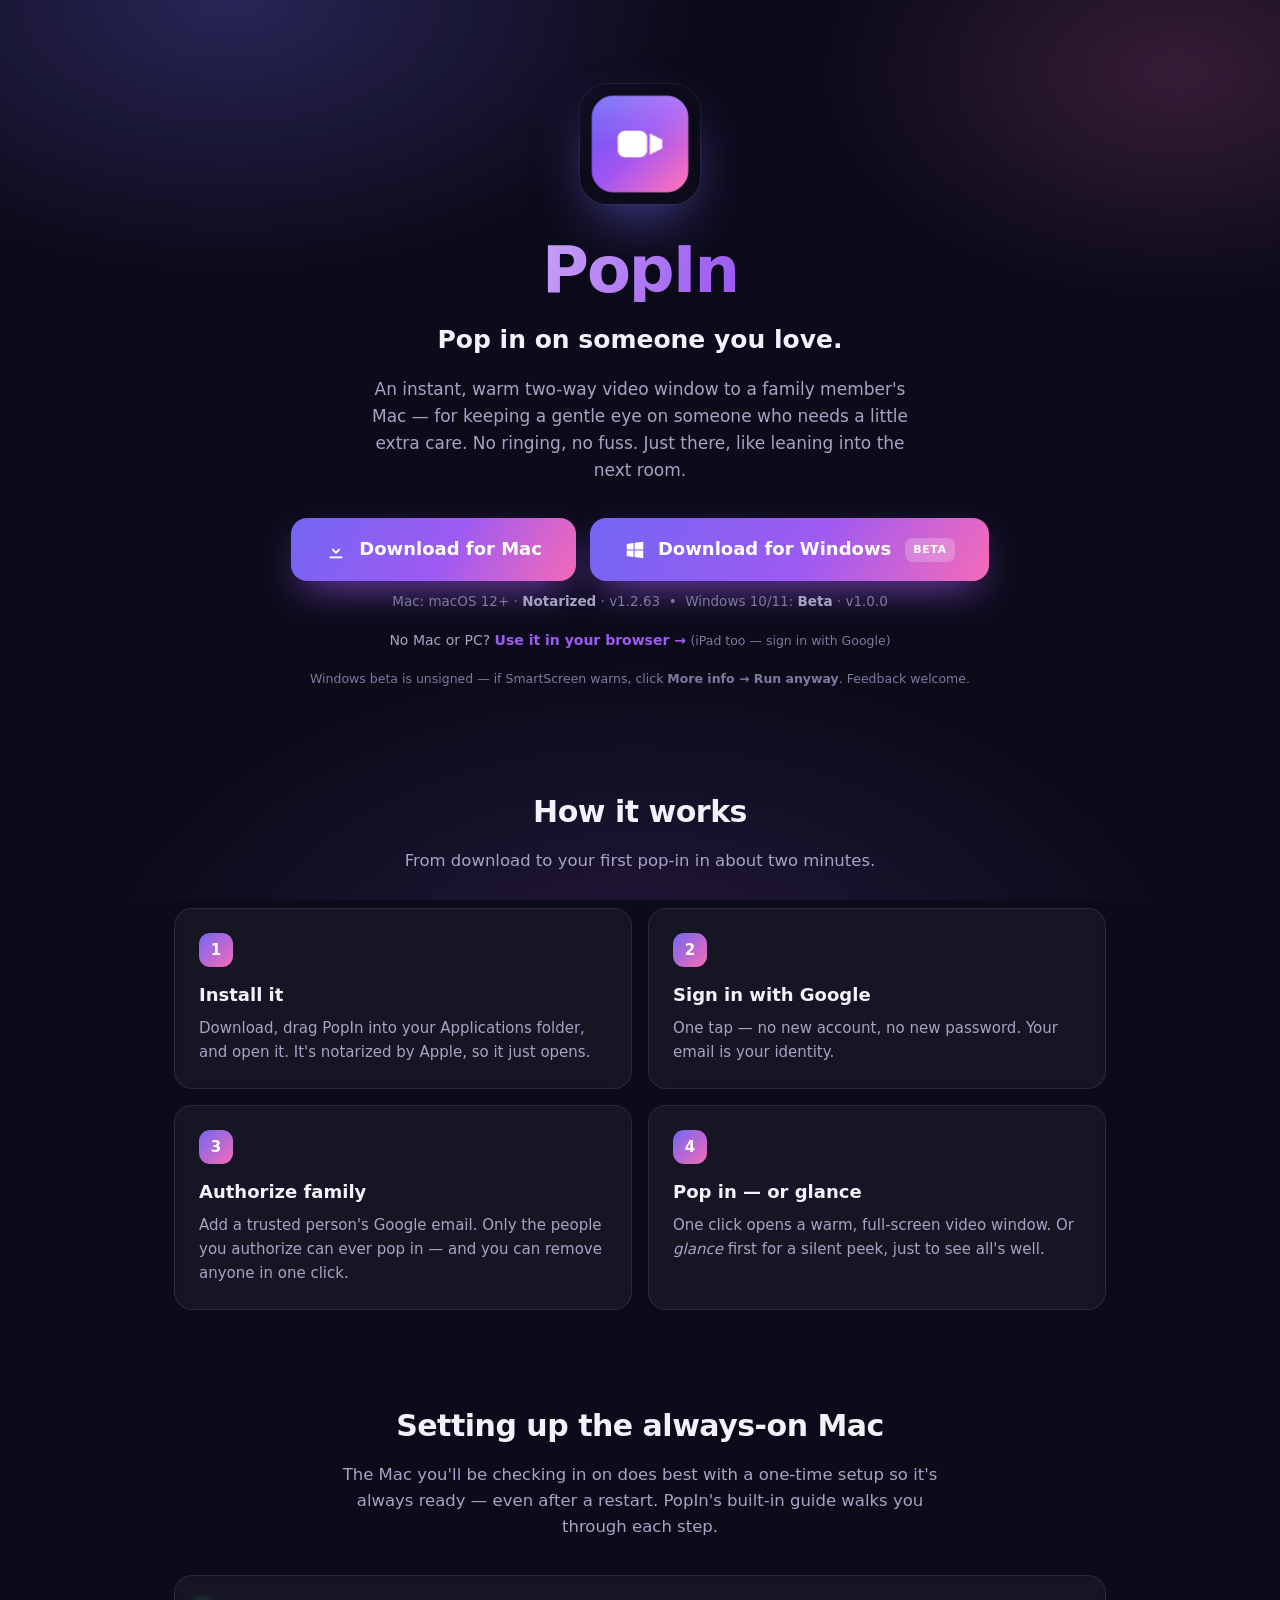
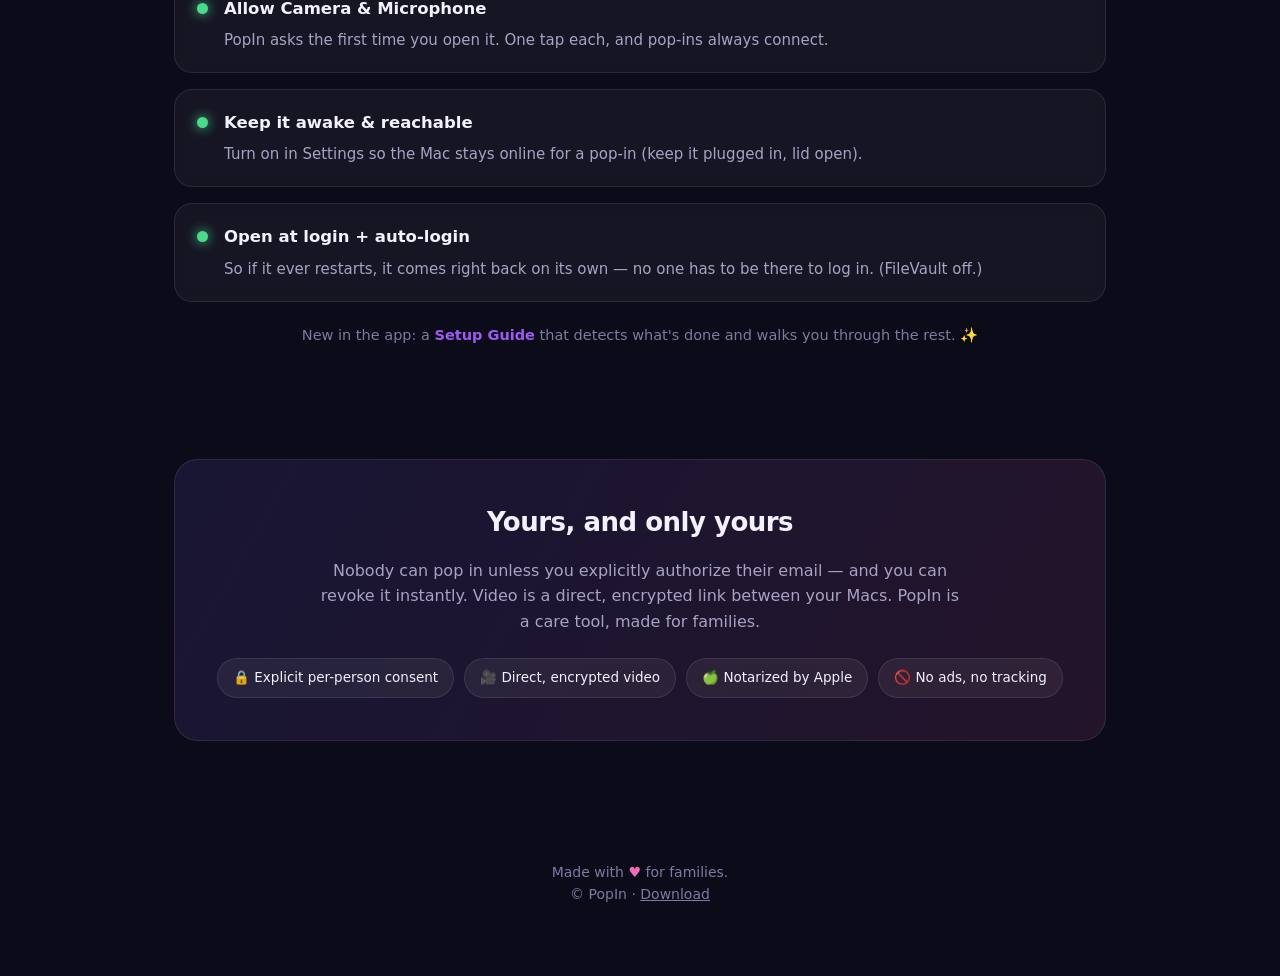
==== index.html @ fb9484fe "Deploy popin" ====
<!DOCTYPE html>
<html lang="en">
<head>
<meta charset="UTF-8">
<meta name="viewport" content="width=device-width, initial-scale=1.0">
<title>PopIn — pop in on someone you love</title>
<meta name="description" content="PopIn opens an instant, warm two-way video window to a family member's Mac — for keeping a gentle eye on someone who needs a little extra care.">
<meta property="og:title" content="PopIn — pop in on someone you love">
<meta property="og:description" content="An instant, warm video window to the people who need you near, even when you're far.">
<meta property="og:type" content="website">
<link rel="icon" type="image/png" href="icon.png">
<style>
  :root{
    --indigo:#7366f2; --violet:#9e5af2; --pink:#f56bb8; --green:#4cd98c;
    --bg:#0c0b1a; --bg2:#141229; --card:rgba(255,255,255,.045); --line:rgba(255,255,255,.09);
    --ink:#f3f1fb; --mut:#a7a3c4; --mut2:#7d7aa0;
  }
  *{box-sizing:border-box;margin:0;padding:0}
  html{scroll-behavior:smooth}
  body{
    font-family:-apple-system,BlinkMacSystemFont,"SF Pro Display","Segoe UI",system-ui,sans-serif;
    color:var(--ink); background:var(--bg); line-height:1.6; -webkit-font-smoothing:antialiased;
    overflow-x:hidden;
  }
  a{color:inherit}
  .wrap{max-width:980px;margin:0 auto;padding:0 24px}

  /* ambient glow */
  body::before{
    content:"";position:fixed;inset:0;z-index:-1;
    background:
      radial-gradient(60% 50% at 18% 0%, rgba(115,102,242,.28), transparent 60%),
      radial-gradient(50% 45% at 92% 8%, rgba(245,107,184,.18), transparent 55%),
      radial-gradient(70% 60% at 50% 110%, rgba(158,90,242,.16), transparent 60%),
      var(--bg);
  }

  /* hero */
  header{text-align:center;padding:84px 0 40px}
  .appicon{width:120px;height:120px;border-radius:27px;box-shadow:0 24px 60px -18px rgba(115,102,242,.7), 0 0 0 1px rgba(255,255,255,.06);margin-bottom:26px}
  h1{font-size:64px;font-weight:800;letter-spacing:-2px;line-height:1;
     background:linear-gradient(120deg,#fff 10%,var(--violet) 60%,var(--pink));-webkit-background-clip:text;background-clip:text;color:transparent}
  .tag{font-size:25px;font-weight:600;margin-top:18px;color:var(--ink)}
  .sub{font-size:17px;color:var(--mut);max-width:560px;margin:16px auto 0}

  /* download */
  .dl{margin:34px 0 12px;display:inline-flex;flex-direction:column;align-items:center;gap:10px}
  .btn{
    display:inline-flex;align-items:center;gap:12px;text-decoration:none;
    font-size:18px;font-weight:700;color:#fff;padding:17px 34px;border-radius:16px;
    background:linear-gradient(120deg,var(--indigo),var(--violet) 55%,var(--pink));
    box-shadow:0 16px 40px -12px rgba(158,90,242,.75);transition:transform .15s ease, box-shadow .15s ease;
  }
  .btn:hover{transform:translateY(-2px);box-shadow:0 22px 50px -12px rgba(158,90,242,.9)}
  .btn svg{width:22px;height:22px}
  .dl-buttons{display:flex;gap:14px;flex-wrap:wrap;justify-content:center}
  .beta{font-size:11px;font-weight:800;letter-spacing:.6px;text-transform:uppercase;background:rgba(255,255,255,.22);padding:3px 8px;border-radius:8px;margin-left:2px}
  .meta{font-size:13.5px;color:var(--mut2)}
  .meta b{color:var(--mut)}
  .browser-link{margin:6px 0 0;font-size:14px;color:var(--mut)}
  .browser-link a{color:var(--violet);font-weight:600;text-decoration:none}
  .browser-link a:hover{text-decoration:underline}
  .browser-link .dim{color:var(--mut2);font-size:12.5px}

  /* sections */
  section{padding:46px 0}
  h2{font-size:30px;font-weight:800;letter-spacing:-.5px;text-align:center}
  .lead{text-align:center;color:var(--mut);max-width:600px;margin:12px auto 0;font-size:16.5px}

  .grid{display:grid;gap:16px;margin-top:34px}
  .steps{grid-template-columns:repeat(2,1fr)}
  .card{
    background:var(--card);border:1px solid var(--line);border-radius:18px;padding:24px 24px;
    backdrop-filter:blur(6px);
  }
  .card .n{display:inline-flex;align-items:center;justify-content:center;width:34px;height:34px;border-radius:11px;
    font-weight:800;font-size:15px;color:#fff;background:linear-gradient(135deg,var(--indigo),var(--pink));margin-bottom:14px}
  .card h3{font-size:18px;font-weight:700;margin-bottom:6px}
  .card p{color:var(--mut);font-size:15px}
  .card .em{font-size:22px;margin-bottom:12px;display:block}

  .setup{grid-template-columns:1fr}
  .setup .card{display:flex;gap:16px;align-items:flex-start;padding:20px 22px}
  .setup .dot{flex:0 0 auto;width:11px;height:11px;border-radius:50%;background:var(--green);margin-top:7px;box-shadow:0 0 12px var(--green)}
  .setup h3{font-size:16.5px}

  .note{margin-top:22px;text-align:center;color:var(--mut2);font-size:14.5px}
  .note b{color:var(--violet)}

  /* privacy band */
  .band{background:linear-gradient(120deg,rgba(115,102,242,.12),rgba(245,107,184,.10));border:1px solid var(--line);border-radius:24px;padding:42px 34px;text-align:center;margin:20px 0}
  .band h2{font-size:26px}
  .band p{color:var(--mut);max-width:640px;margin:14px auto 0;font-size:16px}
  .pills{display:flex;flex-wrap:wrap;gap:10px;justify-content:center;margin-top:24px}
  .pill{font-size:13.5px;color:var(--ink);background:rgba(255,255,255,.06);border:1px solid var(--line);padding:8px 15px;border-radius:30px}

  footer{text-align:center;padding:54px 0 70px;color:var(--mut2);font-size:14px}
  footer .heart{color:var(--pink)}

  @media(max-width:680px){
    header{padding:60px 0 30px}
    h1{font-size:48px} .tag{font-size:21px}
    .steps{grid-template-columns:1fr}
    h2{font-size:25px}
  }
</style>
</head>
<body>

<header>
  <div class="wrap">
    <img class="appicon" src="icon.png" alt="PopIn">
    <h1>PopIn</h1>
    <p class="tag">Pop in on someone you love.</p>
    <p class="sub">An instant, warm two-way video window to a family member's Mac — for keeping a gentle eye on someone who needs a little extra care. No ringing, no fuss. Just there, like leaning into the next room.</p>
    <div class="dl">
      <div class="dl-buttons">
        <a class="btn" href="https://pub-40176d14fd3243348ccd3df106d58098.r2.dev/PopIn-latest.dmg" download>
          <svg viewBox="0 0 24 24" fill="currentColor"><path d="M12 3v10.6l3.3-3.3 1.4 1.4L12 16.4l-4.7-4.7 1.4-1.4L12 13.6V3h0zM5 19h14v2H5z"/></svg>
          Download for Mac
        </a>
        <a class="btn" href="https://pub-40176d14fd3243348ccd3df106d58098.r2.dev/PopIn-Setup-latest.exe" download>
          <svg viewBox="0 0 24 24" fill="currentColor"><path d="M3 5.4 10.4 4.4v7H3V5.4zM3 12.6h7.4v7L3 18.6v-6zM11.6 4.2 21 3v8.4h-9.4V4.2zM11.6 12.6H21V21l-9.4-1.3v-7.1z"/></svg>
          Download for Windows <span class="beta">Beta</span>
        </a>
      </div>
      <span class="meta">Mac: macOS 12+ · <b>Notarized</b> · <span id="ver">v1.2.63</span> &nbsp;•&nbsp; Windows 10/11: <b>Beta</b> · <span id="winver">v1.0.0</span></span>
      <p class="browser-link">No Mac or PC? <a href="app/">Use it in your browser →</a> <span class="dim">(iPad too — sign in with Google)</span></p>
      <p class="browser-link"><span class="dim">Windows beta is unsigned — if SmartScreen warns, click <b>More info → Run anyway</b>. Feedback welcome.</span></p>
    </div>
  </div>
</header>

<section>
  <div class="wrap">
    <h2>How it works</h2>
    <p class="lead">From download to your first pop-in in about two minutes.</p>
    <div class="grid steps">
      <div class="card"><span class="n">1</span><h3>Install it</h3><p>Download, drag PopIn into your Applications folder, and open it. It's notarized by Apple, so it just opens.</p></div>
      <div class="card"><span class="n">2</span><h3>Sign in with Google</h3><p>One tap — no new account, no new password. Your email is your identity.</p></div>
      <div class="card"><span class="n">3</span><h3>Authorize family</h3><p>Add a trusted person's Google email. Only the people you authorize can ever pop in — and you can remove anyone in one click.</p></div>
      <div class="card"><span class="n">4</span><h3>Pop in — or glance</h3><p>One click opens a warm, full-screen video window. Or <em>glance</em> first for a silent peek, just to see all's well.</p></div>
    </div>
  </div>
</section>

<section>
  <div class="wrap">
    <h2>Setting up the always-on Mac</h2>
    <p class="lead">The Mac you'll be checking in on does best with a one-time setup so it's always ready — even after a restart. PopIn's built-in guide walks you through each step.</p>
    <div class="grid setup">
      <div class="card"><span class="dot"></span><div><h3>Allow Camera &amp; Microphone</h3><p>PopIn asks the first time you open it. One tap each, and pop-ins always connect.</p></div></div>
      <div class="card"><span class="dot"></span><div><h3>Keep it awake &amp; reachable</h3><p>Turn on in Settings so the Mac stays online for a pop-in (keep it plugged in, lid open).</p></div></div>
      <div class="card"><span class="dot"></span><div><h3>Open at login + auto-login</h3><p>So if it ever restarts, it comes right back on its own — no one has to be there to log in. (FileVault off.)</p></div></div>
    </div>
    <p class="note">New in the app: a <b>Setup Guide</b> that detects what's done and walks you through the rest. ✨</p>
  </div>
</section>

<section>
  <div class="wrap">
    <div class="band">
      <h2>Yours, and only yours</h2>
      <p>Nobody can pop in unless you explicitly authorize their email — and you can revoke it instantly. Video is a direct, encrypted link between your Macs. PopIn is a care tool, made for families.</p>
      <div class="pills">
        <span class="pill">🔒 Explicit per-person consent</span>
        <span class="pill">🎥 Direct, encrypted video</span>
        <span class="pill">🍏 Notarized by Apple</span>
        <span class="pill">🚫 No ads, no tracking</span>
      </div>
    </div>
  </div>
</section>

<footer>
  <div class="wrap">
    Made with <span class="heart">♥</span> for families.<br>
    © PopIn · <a href="https://pub-40176d14fd3243348ccd3df106d58098.r2.dev/PopIn-latest.dmg">Download</a>
  </div>
</footer>

<script>
  // Show the live published version if available.
  fetch("https://pub-40176d14fd3243348ccd3df106d58098.r2.dev/latest.json?t="+Date.now())
    .then(r=>r.json()).then(d=>{ if(d && d.version){ document.getElementById("ver").textContent = "v"+d.version; }})
    .catch(()=>{});
</script>
</body>
</html>
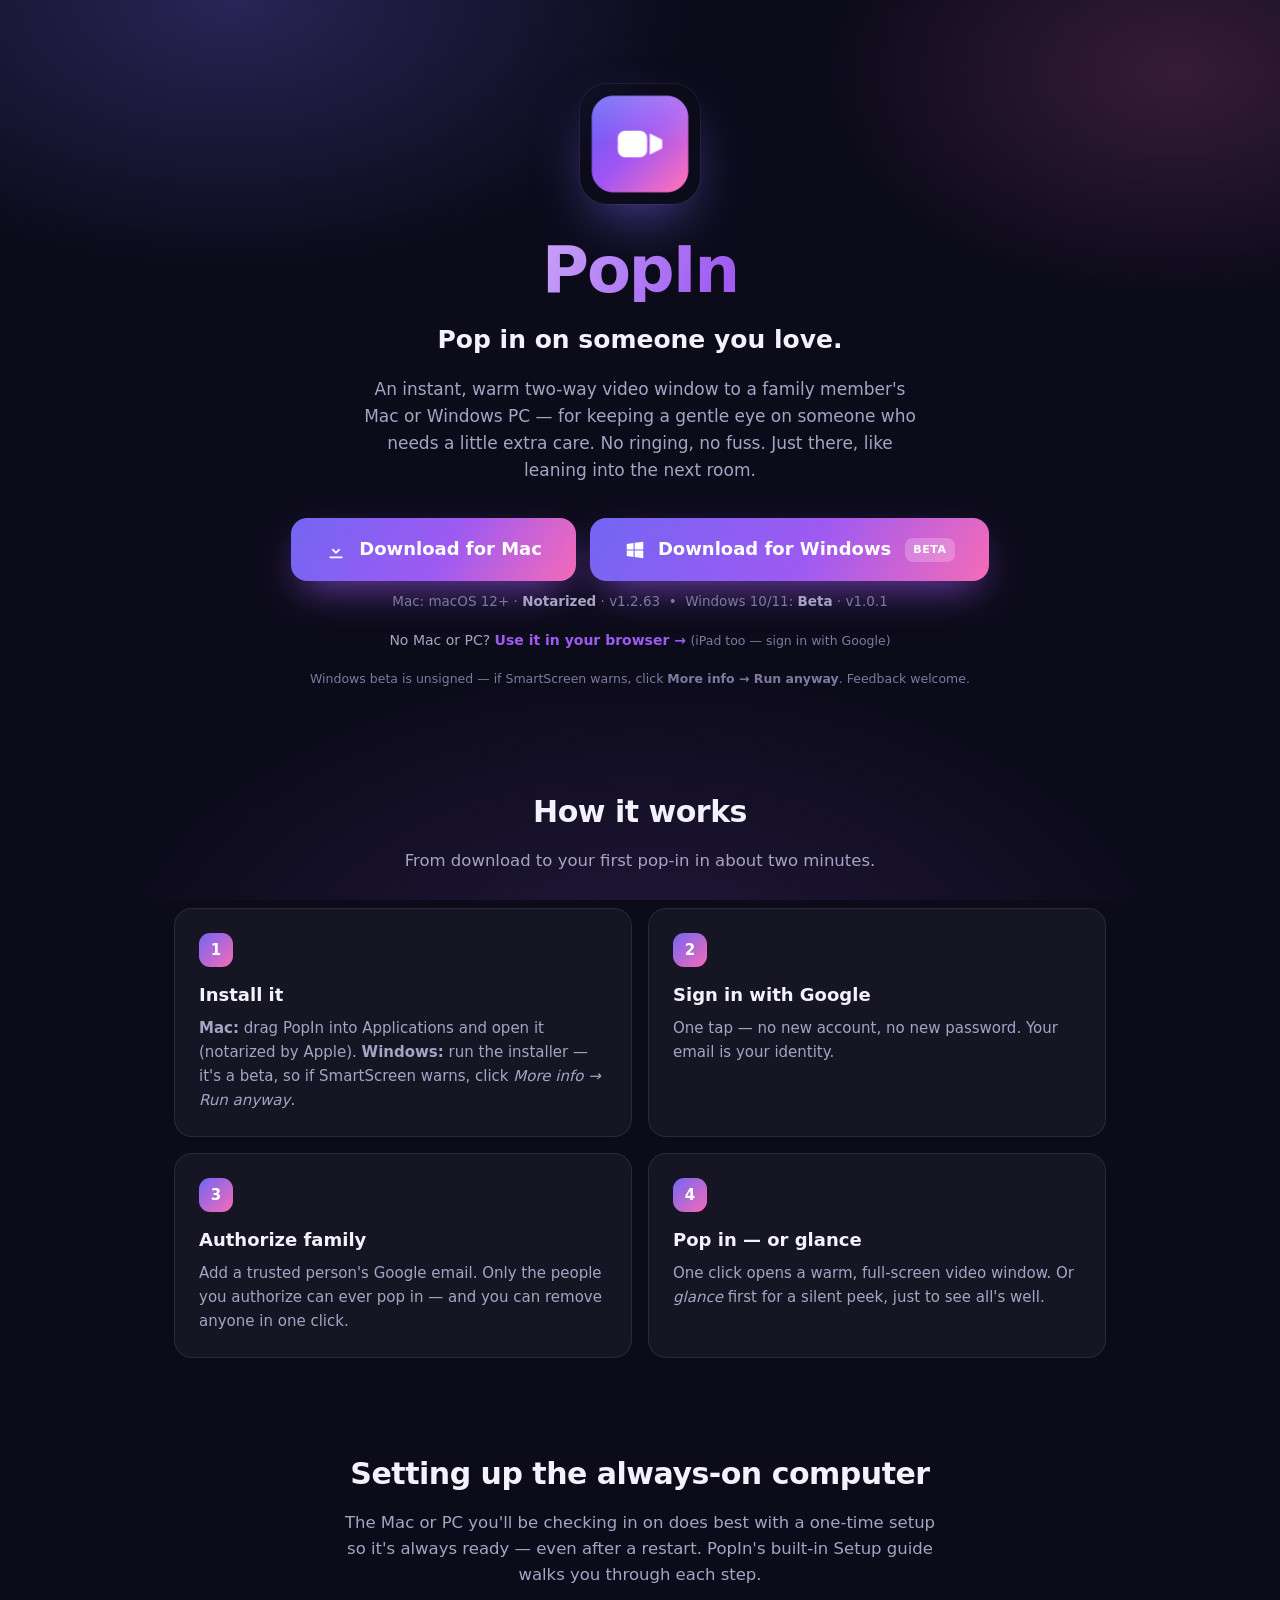
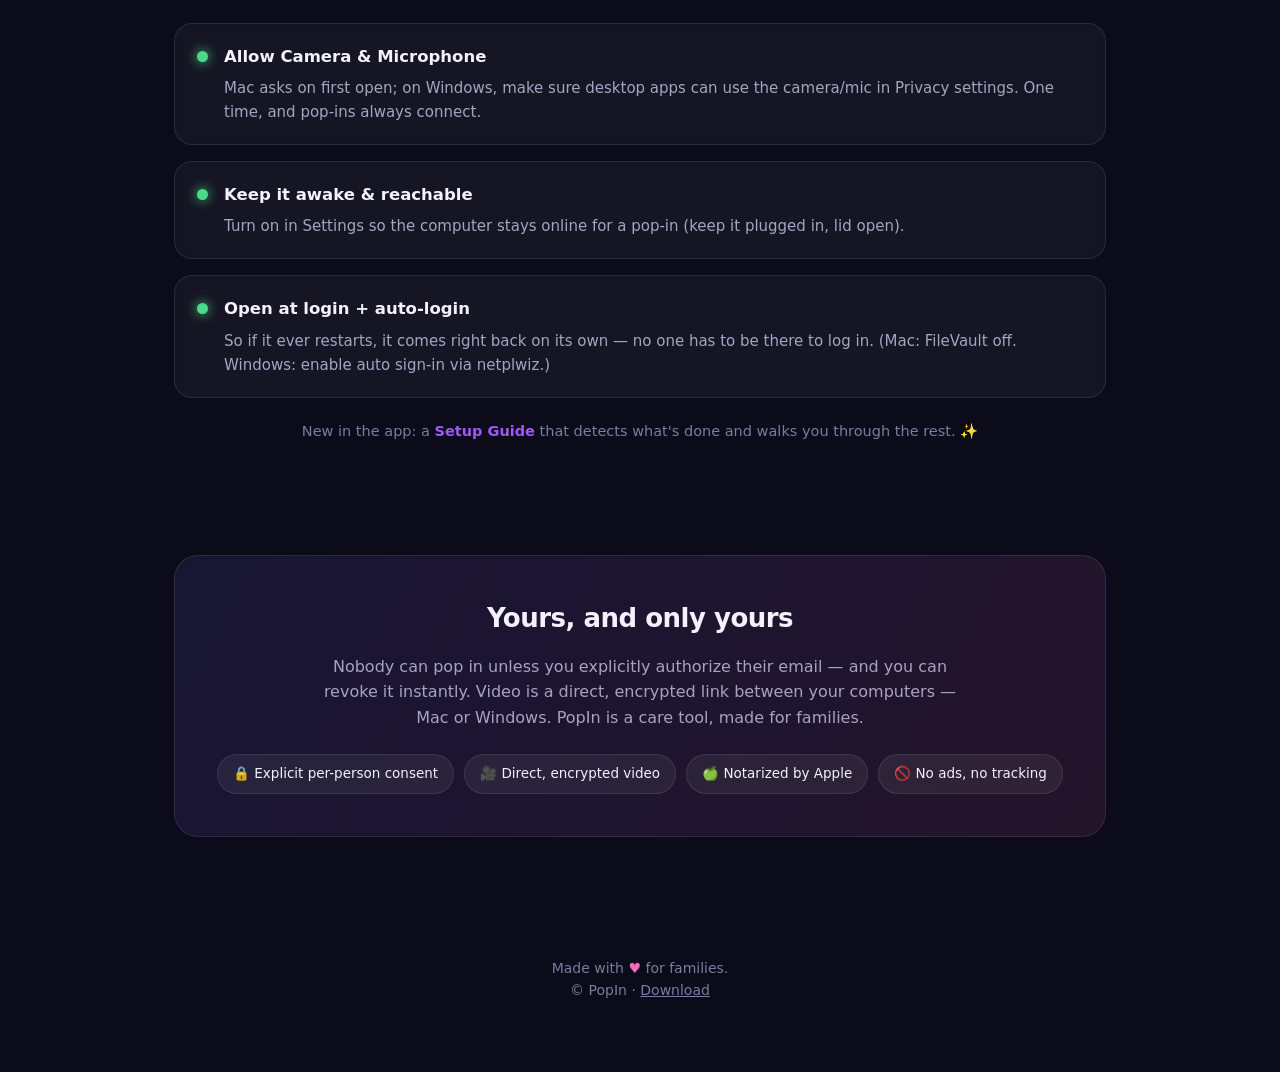
==== commit 296bef86: "Deploy popin" ====
--- a/index.html
+++ b/index.html
@@ -4,7 +4,7 @@
 <meta charset="UTF-8">
 <meta name="viewport" content="width=device-width, initial-scale=1.0">
 <title>PopIn — pop in on someone you love</title>
-<meta name="description" content="PopIn opens an instant, warm two-way video window to a family member's Mac — for keeping a gentle eye on someone who needs a little extra care.">
+<meta name="description" content="PopIn opens an instant, warm two-way video window to a family member's Mac or Windows PC — for keeping a gentle eye on someone who needs a little extra care.">
 <meta property="og:title" content="PopIn — pop in on someone you love">
 <meta property="og:description" content="An instant, warm video window to the people who need you near, even when you're far.">
 <meta property="og:type" content="website">
@@ -112,7 +112,7 @@
     <img class="appicon" src="icon.png" alt="PopIn">
     <h1>PopIn</h1>
     <p class="tag">Pop in on someone you love.</p>
-    <p class="sub">An instant, warm two-way video window to a family member's Mac — for keeping a gentle eye on someone who needs a little extra care. No ringing, no fuss. Just there, like leaning into the next room.</p>
+    <p class="sub">An instant, warm two-way video window to a family member's Mac or Windows PC — for keeping a gentle eye on someone who needs a little extra care. No ringing, no fuss. Just there, like leaning into the next room.</p>
     <div class="dl">
       <div class="dl-buttons">
         <a class="btn" href="https://pub-40176d14fd3243348ccd3df106d58098.r2.dev/PopIn-latest.dmg" download>
@@ -124,7 +124,7 @@
           Download for Windows <span class="beta">Beta</span>
         </a>
       </div>
-      <span class="meta">Mac: macOS 12+ · <b>Notarized</b> · <span id="ver">v1.2.63</span> &nbsp;•&nbsp; Windows 10/11: <b>Beta</b> · <span id="winver">v1.0.0</span></span>
+      <span class="meta">Mac: macOS 12+ · <b>Notarized</b> · <span id="ver">v1.2.63</span> &nbsp;•&nbsp; Windows 10/11: <b>Beta</b> · <span id="winver">v1.0.1</span></span>
       <p class="browser-link">No Mac or PC? <a href="app/">Use it in your browser →</a> <span class="dim">(iPad too — sign in with Google)</span></p>
       <p class="browser-link"><span class="dim">Windows beta is unsigned — if SmartScreen warns, click <b>More info → Run anyway</b>. Feedback welcome.</span></p>
     </div>
@@ -136,7 +136,7 @@
     <h2>How it works</h2>
     <p class="lead">From download to your first pop-in in about two minutes.</p>
     <div class="grid steps">
-      <div class="card"><span class="n">1</span><h3>Install it</h3><p>Download, drag PopIn into your Applications folder, and open it. It's notarized by Apple, so it just opens.</p></div>
+      <div class="card"><span class="n">1</span><h3>Install it</h3><p><b>Mac:</b> drag PopIn into Applications and open it (notarized by Apple). <b>Windows:</b> run the installer — it's a beta, so if SmartScreen warns, click <em>More info → Run anyway</em>.</p></div>
       <div class="card"><span class="n">2</span><h3>Sign in with Google</h3><p>One tap — no new account, no new password. Your email is your identity.</p></div>
       <div class="card"><span class="n">3</span><h3>Authorize family</h3><p>Add a trusted person's Google email. Only the people you authorize can ever pop in — and you can remove anyone in one click.</p></div>
       <div class="card"><span class="n">4</span><h3>Pop in — or glance</h3><p>One click opens a warm, full-screen video window. Or <em>glance</em> first for a silent peek, just to see all's well.</p></div>
@@ -146,12 +146,12 @@
 
 <section>
   <div class="wrap">
-    <h2>Setting up the always-on Mac</h2>
-    <p class="lead">The Mac you'll be checking in on does best with a one-time setup so it's always ready — even after a restart. PopIn's built-in guide walks you through each step.</p>
+    <h2>Setting up the always-on computer</h2>
+    <p class="lead">The Mac or PC you'll be checking in on does best with a one-time setup so it's always ready — even after a restart. PopIn's built-in Setup guide walks you through each step.</p>
     <div class="grid setup">
-      <div class="card"><span class="dot"></span><div><h3>Allow Camera &amp; Microphone</h3><p>PopIn asks the first time you open it. One tap each, and pop-ins always connect.</p></div></div>
-      <div class="card"><span class="dot"></span><div><h3>Keep it awake &amp; reachable</h3><p>Turn on in Settings so the Mac stays online for a pop-in (keep it plugged in, lid open).</p></div></div>
-      <div class="card"><span class="dot"></span><div><h3>Open at login + auto-login</h3><p>So if it ever restarts, it comes right back on its own — no one has to be there to log in. (FileVault off.)</p></div></div>
+      <div class="card"><span class="dot"></span><div><h3>Allow Camera &amp; Microphone</h3><p>Mac asks on first open; on Windows, make sure desktop apps can use the camera/mic in Privacy settings. One time, and pop-ins always connect.</p></div></div>
+      <div class="card"><span class="dot"></span><div><h3>Keep it awake &amp; reachable</h3><p>Turn on in Settings so the computer stays online for a pop-in (keep it plugged in, lid open).</p></div></div>
+      <div class="card"><span class="dot"></span><div><h3>Open at login + auto-login</h3><p>So if it ever restarts, it comes right back on its own — no one has to be there to log in. (Mac: FileVault off. Windows: enable auto sign-in via netplwiz.)</p></div></div>
     </div>
     <p class="note">New in the app: a <b>Setup Guide</b> that detects what's done and walks you through the rest. ✨</p>
   </div>
@@ -161,7 +161,7 @@
   <div class="wrap">
     <div class="band">
       <h2>Yours, and only yours</h2>
-      <p>Nobody can pop in unless you explicitly authorize their email — and you can revoke it instantly. Video is a direct, encrypted link between your Macs. PopIn is a care tool, made for families.</p>
+      <p>Nobody can pop in unless you explicitly authorize their email — and you can revoke it instantly. Video is a direct, encrypted link between your computers — Mac or Windows. PopIn is a care tool, made for families.</p>
       <div class="pills">
         <span class="pill">🔒 Explicit per-person consent</span>
         <span class="pill">🎥 Direct, encrypted video</span>
